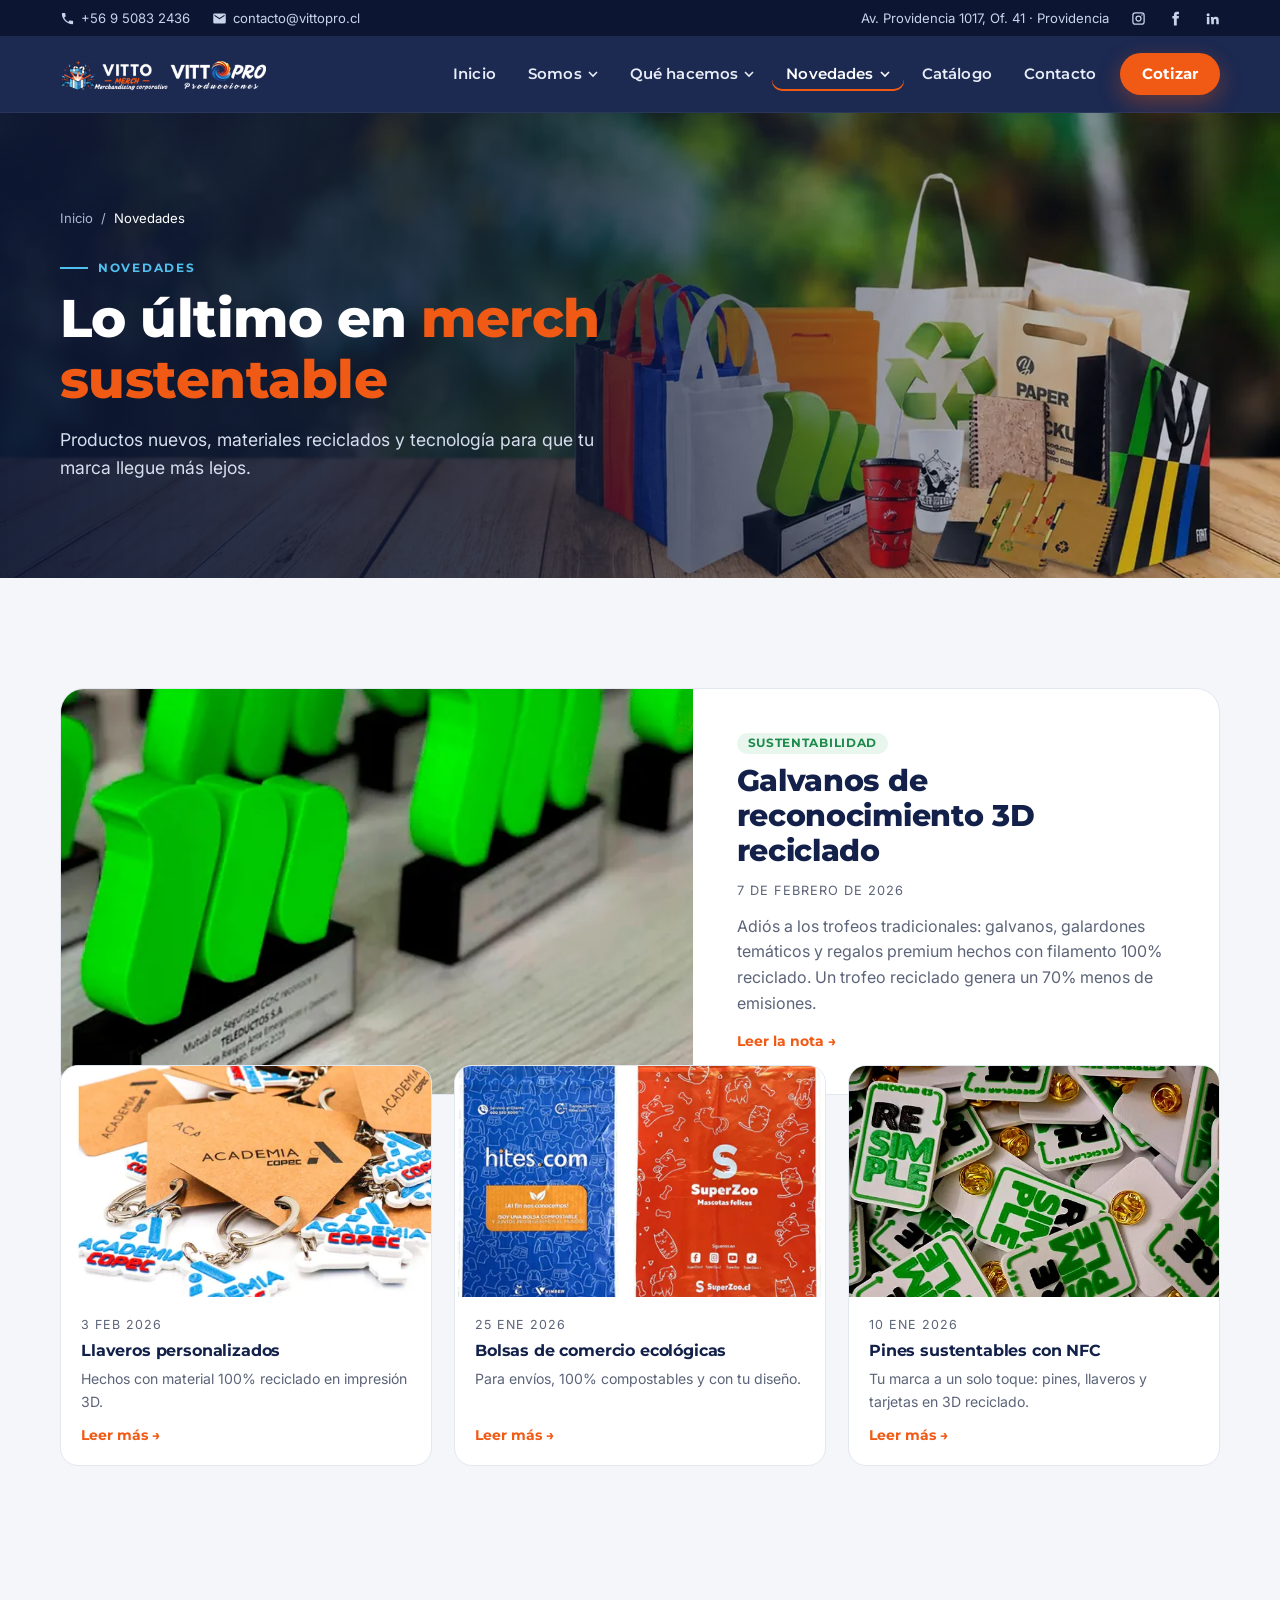
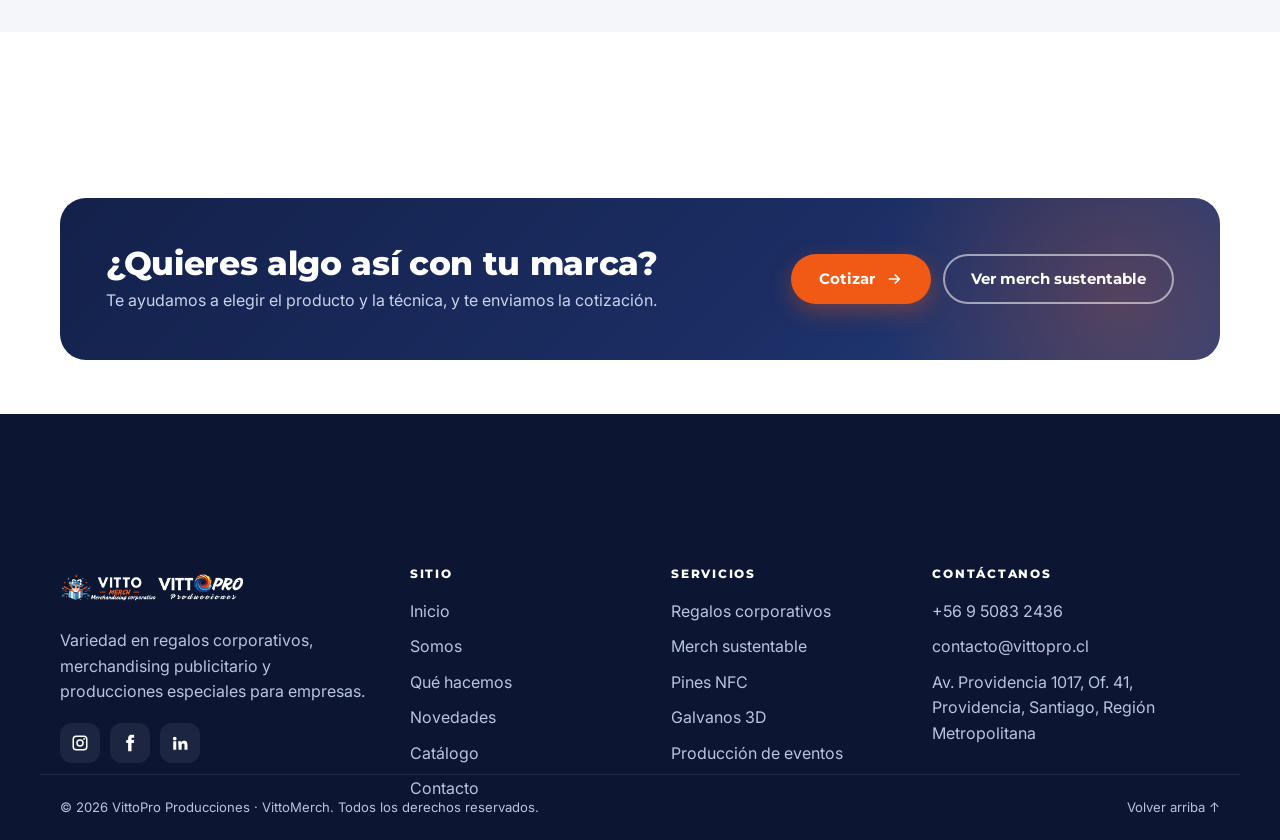
==== blog.html @ a3c64c52 "Páginas internas: Somos, Qué hacemos, Catálogo, Novedades con sus 4 notas y Contacto; estilos y códi" ====
<!doctype html>
<html lang="es-CL">
<head>
<meta charset="utf-8">
<meta name="viewport" content="width=device-width, initial-scale=1">
<title>Novedades | Merch sustentable y regalos corporativos | VittoPro</title>
<meta name="description" content="Lo último de VittoMerch: pines NFC sustentables, galvanos y llaveros impresos en 3D con material reciclado y bolsas de comercio compostables.">
<link rel="canonical" href="https://vittopro.cl/wp/blog/">
<meta name="robots" content="noindex,nofollow">
<meta name="theme-color" content="#13214a">

<meta property="og:type" content="website">
<meta property="og:locale" content="es_CL">
<meta property="og:site_name" content="VittoPro · VittoMerch">
<meta property="og:title" content="Novedades de VittoMerch: merch sustentable e impresión 3D reciclada">
<meta property="og:description" content="Lo último de VittoMerch: pines NFC sustentables, galvanos y llaveros impresos en 3D con material reciclado y bolsas de comercio compostables.">
<meta property="og:url" content="https://vittopro.cl/wp/blog/">
<meta property="og:image" content="https://vittopro.cl/wp/img/og-vittopro.jpg">
<meta property="og:image:width" content="1200">
<meta property="og:image:height" content="630">
<meta name="twitter:card" content="summary_large_image">

<link rel="icon" type="image/png" sizes="32x32" href="img/favicon-32.png">
<link rel="apple-touch-icon" href="img/apple-touch-icon.png">
<link rel="preconnect" href="https://fonts.googleapis.com">
<link rel="preconnect" href="https://fonts.gstatic.com" crossorigin>
<link href="https://fonts.googleapis.com/css2?family=Inter:wght@400;500;600&family=Montserrat:wght@600;700;800&display=swap" rel="stylesheet">
<link rel="stylesheet" href="css/vittopro.css?v=20261119">
<script type="application/ld+json">{"@context":"https://schema.org","@type":"BreadcrumbList","itemListElement":[{"@type":"ListItem","position":1,"name":"Inicio","item":"https://vittopro.cl/wp/"},{"@type":"ListItem","position":2,"name":"Novedades","item":"https://vittopro.cl/wp/blog/"}]}</script>
</head>
<body>
<a class="salto" href="#contenido">Saltar al contenido</a>

<header class="header" id="header">
  <div class="barra-sup">
    <div class="envoltura">
      <div class="datos">
        <a href="https://wa.me/56950832436"><svg viewBox="0 0 24 24" aria-hidden="true"><path d="M6.6 10.8a15.1 15.1 0 0 0 6.6 6.6l2.2-2.2c.3-.3.7-.4 1-.2 1.1.4 2.3.6 3.6.6.6 0 1 .4 1 1V20c0 .6-.4 1-1 1A17 17 0 0 1 3 4c0-.6.4-1 1-1h3.5c.6 0 1 .4 1 1 0 1.2.2 2.4.6 3.6.1.3 0 .7-.2 1z"/></svg>+56 9 5083 2436</a>
        <a href="mailto:contacto@vittopro.cl"><svg viewBox="0 0 24 24" aria-hidden="true"><path d="M20 4H4a2 2 0 0 0-2 2v12a2 2 0 0 0 2 2h16a2 2 0 0 0 2-2V6a2 2 0 0 0-2-2zm0 4-8 5-8-5V6l8 5 8-5z"/></svg>contacto@vittopro.cl</a>
      </div>
      <div class="redes">
        <span>Av. Providencia 1017, Of. 41 · Providencia</span>
        <a href="https://www.instagram.com/vittomerch/" aria-label="Instagram de VittoMerch"><svg viewBox="0 0 24 24" aria-hidden="true"><path fill-rule="evenodd" d="M7 2h10a5 5 0 0 1 5 5v10a5 5 0 0 1-5 5H7a5 5 0 0 1-5-5V7a5 5 0 0 1 5-5zM7 4a3 3 0 0 0-3 3v10a3 3 0 0 0 3 3h10a3 3 0 0 0 3-3V7a3 3 0 0 0-3-3zM12 7a5 5 0 1 1 0 10a5 5 0 0 1 0-10zM12 9a3 3 0 1 0 0 6a3 3 0 0 0 0-6zM17.5 5.3a1.2 1.2 0 1 1 0 2.4a1.2 1.2 0 0 1 0-2.4z"/></svg></a>
        <a href="https://www.facebook.com/vittomerch" aria-label="Facebook de VittoMerch"><svg viewBox="0 0 24 24" aria-hidden="true"><path d="M14 8V6c0-.9.6-1 1-1h2.5V1H14c-3.4 0-4.5 2.4-4.5 5v2H7v4h2.5v11h4.5V12h3l.5-4z"/></svg></a>
        <a href="https://www.linkedin.com/company/vittomerch/" aria-label="LinkedIn de VittoMerch"><svg viewBox="0 0 24 24" aria-hidden="true"><path d="M4.98 3.5a2.5 2.5 0 1 1 0 5 2.5 2.5 0 0 1 0-5zM3 9.5h4V21H3zM9.5 9.5h3.8v1.6h.1c.5-1 1.8-2 3.8-2 4 0 4.8 2.6 4.8 6V21h-4v-5.3c0-1.3 0-2.9-1.8-2.9s-2 1.4-2 2.8V21h-4z"/></svg></a>
      </div>
    </div>
  </div>
  <nav class="nav" aria-label="Principal">
    <div class="envoltura">
      <a class="marca" href="index.html" aria-label="VittoPro, ir al inicio">
        <img src="img/logo-vittopro-blanco.png" width="309" height="81" alt="VittoMerch y VittoPro Producciones">
      </a>
      <button class="hamburguesa" id="hamburguesa" aria-expanded="false" aria-controls="menu-panel" aria-label="Abrir menú"><span></span></button>
      <div class="menu-panel" id="menu-panel">
        <ul class="menu">
          <li><a href="index.html">Inicio</a></li>
          <li>
            <button type="button" aria-expanded="false" aria-controls="sub-somos">Somos <svg class="flecha" viewBox="0 0 10 6" aria-hidden="true"><path d="M1 1l4 4 4-4" fill="none" stroke="currentColor" stroke-width="1.6"/></svg></button>
            <div class="desplegable" id="sub-somos">
              <a href="empresa.html">Quiénes somos<small>10 años en merchandising y eventos</small></a>
              <a href="empresa.html#sostenibilidad">Sostenibilidad<small>Materiales reciclados y ecológicos</small></a>
              <a href="empresa.html#clientes">Clientes<small>Marcas que confían en nosotros</small></a>
            </div>
          </li>
          <li>
            <button type="button" aria-expanded="false" aria-controls="sub-servicios">Qué hacemos <svg class="flecha" viewBox="0 0 10 6" aria-hidden="true"><path d="M1 1l4 4 4-4" fill="none" stroke="currentColor" stroke-width="1.6"/></svg></button>
            <div class="desplegable mega" id="sub-servicios">
              <div>
                <h4>VittoMerch</h4>
                <a href="servicios.html#categorias">Regalos corporativos<small>12 líneas de productos</small></a>
                <a href="servicios.html#sustentable">Merch sustentable<small>Compostable y reciclado</small></a>
                <a href="pin-personalizados-premium.html">Pines y chapitas NFC<small>Tu marca a un toque</small></a>
                <a href="premios-de-reconocimiento.html">Galvanos y premios 3D<small>Impresión 3D reciclada</small></a>
                <a href="servicios.html#tecnicas">Técnicas de personalización<small>Bordado, láser, serigrafía y más</small></a>
              </div>
              <div>
                <h4>VittoPro Producciones</h4>
                <a href="servicios.html#producciones">Eventos corporativos<small>Producción integral</small></a>
                <a href="servicios.html#producciones">Activaciones de marca<small>BTL y experiencias</small></a>
                <a href="servicios.html#producciones">Lanzamientos y ferias<small>Stands, montaje y staff</small></a>
                <a href="servicios.html#galeria">Galería de eventos<small>Algunos de nuestros montajes</small></a>
              </div>
              <div class="mega-destacado">
                <div>
                  <strong>Catálogo VittoMerch 2026</strong>
                  <p>Más de 250 páginas de productos.</p>
                </div>
                <a class="boton boton-naranjo" href="catalogo.html">Ver catálogo</a>
                <img src="img/prod-03.webp" width="400" height="400" alt="" loading="lazy">
              </div>
            </div>
          </li>
          <li class="actual">
            <button type="button" aria-expanded="false" aria-controls="sub-novedades">Novedades <svg class="flecha" viewBox="0 0 10 6" aria-hidden="true"><path d="M1 1l4 4 4-4" fill="none" stroke="currentColor" stroke-width="1.6"/></svg></button>
            <div class="desplegable" id="sub-novedades">
              <a href="premios-de-reconocimiento.html">Galvanos 3D reciclados<small>Febrero 2026</small></a>
              <a href="llaveros-personalizados.html">Llaveros personalizados<small>Febrero 2026</small></a>
              <a href="bolsa-de-comercio-ecologicas.html">Bolsas de comercio ecológicas<small>Enero 2026</small></a>
              <a href="pin-personalizados-premium.html">Pines NFC sustentables<small>Enero 2026</small></a>
              <a href="blog.html"><strong>Ver todas las novedades →</strong></a>
            </div>
          </li>
          <li><a href="catalogo.html">Catálogo</a></li>
          <li><a href="contacto.html">Contacto</a></li>
        </ul>
        <a class="boton boton-naranjo cta" href="contacto.html#cotizar">Cotizar</a>
        <a class="boton boton-naranjo cta-movil" href="contacto.html#cotizar">Cotizar ahora</a>
      </div>
    </div>
  </nav>
</header>

<main id="contenido">
<section class="cabecera">
  <img src="img/hero-sustentable-1920.webp" srcset="img/hero-sustentable-1280.webp 1280w, img/hero-sustentable-1920.webp 1920w" sizes="100vw" width="1920" height="1165" alt="" fetchpriority="high">
  <div class="envoltura">
    <div class="cabecera-texto">
      <nav class="migas" aria-label="Estás en"><a href="index.html">Inicio</a><span aria-hidden="true">/</span><span aria-current="page">Novedades</span></nav>
      <span class="antetitulo">Novedades</span>
      <h1>Lo último en <em>merch sustentable</em></h1>
      <p>Productos nuevos, materiales reciclados y tecnología para que tu marca llegue más lejos.</p>
    </div>
  </div>
</section>

<section class="seccion fondo-2">
  <div class="envoltura">
    <a class="nota-grande aparece" href="premios-de-reconocimiento.html">
      <figure><img src="img/nov-galvanos.webp" width="811" height="375" alt="Galvanos de reconocimiento impresos en 3D con material reciclado" loading="lazy"></figure>
      <div>
        <span class="etiqueta-cat">Sustentabilidad</span>
        <h2>Galvanos de reconocimiento 3D reciclado</h2>
        <time datetime="2026-02-07">7 de febrero de 2026</time>
        <p style="margin-top:12px">Adiós a los trofeos tradicionales: galvanos, galardones temáticos y regalos premium hechos con filamento 100% reciclado. Un trofeo reciclado genera un 70% menos de emisiones.</p>
        <span class="mas">Leer la nota →</span>
      </div>
    </a>
    <div class="novedades n3">
      <a class="nota aparece" href="llaveros-personalizados.html">
        <figure><img src="img/nov-llaveros.webp" width="600" height="467" alt="Llaveros personalizados impresos en 3D" loading="lazy"></figure>
        <div><time datetime="2026-02-03">3 feb 2026</time><h3>Llaveros personalizados</h3><p>Hechos con material 100% reciclado en impresión 3D.</p><span class="mas">Leer más →</span></div>
      </a>
      <a class="nota aparece" data-retraso="1" href="bolsa-de-comercio-ecologicas.html">
        <figure><img src="img/nov-bolsas.webp" width="659" height="463" alt="Bolsas de comercio ecológicas" loading="lazy"></figure>
        <div><time datetime="2026-01-25">25 ene 2026</time><h3>Bolsas de comercio ecológicas</h3><p>Para envíos, 100% compostables y con tu diseño.</p><span class="mas">Leer más →</span></div>
      </a>
      <a class="nota aparece" data-retraso="2" href="pin-personalizados-premium.html">
        <figure><img src="img/nov-pines-nfc.webp" width="811" height="375" alt="Pines sustentables con tecnología NFC" loading="lazy"></figure>
        <div><time datetime="2026-01-10">10 ene 2026</time><h3>Pines sustentables con NFC</h3><p>Tu marca a un solo toque: pines, llaveros y tarjetas en 3D reciclado.</p><span class="mas">Leer más →</span></div>
      </a>
    </div>
  </div>
</section>

<section class="seccion" style="padding-bottom:0">
  <div class="envoltura">
    <div class="franja aparece">
      <div class="brillo" aria-hidden="true"></div>
      <div>
        <h2>¿Quieres algo así con tu marca?</h2>
        <p>Te ayudamos a elegir el producto y la técnica, y te enviamos la cotización.</p>
      </div>
      <div class="acciones">
        <a class="boton boton-naranjo" href="contacto.html#cotizar">Cotizar <svg viewBox="0 0 24 24" fill="none" stroke="currentColor" stroke-width="2.2" aria-hidden="true"><path d="M5 12h14M13 6l6 6-6 6"/></svg></a>
        <a class="boton boton-borde" href="servicios.html#sustentable">Ver merch sustentable</a>
      </div>
    </div>
  </div>
</section>
</main>

<footer class="footer">
  <div class="envoltura footer-grid aparece escalonado">
    <div>
      <img src="img/logo-vittopro-blanco.png" width="309" height="81" alt="VittoMerch y VittoPro Producciones" loading="lazy">
      <p>Variedad en regalos corporativos, merchandising publicitario y producciones especiales para empresas.</p>
      <div class="redes-pie">
        <a href="https://www.instagram.com/vittomerch/" aria-label="Instagram"><svg viewBox="0 0 24 24" aria-hidden="true"><path fill-rule="evenodd" d="M7 2h10a5 5 0 0 1 5 5v10a5 5 0 0 1-5 5H7a5 5 0 0 1-5-5V7a5 5 0 0 1 5-5zM7 4a3 3 0 0 0-3 3v10a3 3 0 0 0 3 3h10a3 3 0 0 0 3-3V7a3 3 0 0 0-3-3zM12 7a5 5 0 1 1 0 10a5 5 0 0 1 0-10zM12 9a3 3 0 1 0 0 6a3 3 0 0 0 0-6zM17.5 5.3a1.2 1.2 0 1 1 0 2.4a1.2 1.2 0 0 1 0-2.4z"/></svg></a>
        <a href="https://www.facebook.com/vittomerch" aria-label="Facebook"><svg viewBox="0 0 24 24" aria-hidden="true"><path d="M14 8V6c0-.9.6-1 1-1h2.5V1H14c-3.4 0-4.5 2.4-4.5 5v2H7v4h2.5v11h4.5V12h3l.5-4z"/></svg></a>
        <a href="https://www.linkedin.com/company/vittomerch/" aria-label="LinkedIn"><svg viewBox="0 0 24 24" aria-hidden="true"><path d="M4.98 3.5a2.5 2.5 0 1 1 0 5 2.5 2.5 0 0 1 0-5zM3 9.5h4V21H3zM9.5 9.5h3.8v1.6h.1c.5-1 1.8-2 3.8-2 4 0 4.8 2.6 4.8 6V21h-4v-5.3c0-1.3 0-2.9-1.8-2.9s-2 1.4-2 2.8V21h-4z"/></svg></a>
      </div>
    </div>
    <div>
      <h4>Sitio</h4>
      <ul>
        <li><a href="index.html">Inicio</a></li>
        <li><a href="empresa.html">Somos</a></li>
        <li><a href="servicios.html">Qué hacemos</a></li>
        <li><a href="blog.html">Novedades</a></li>
        <li><a href="catalogo.html">Catálogo</a></li>
        <li><a href="contacto.html">Contacto</a></li>
      </ul>
    </div>
    <div>
      <h4>Servicios</h4>
      <ul>
        <li><a href="servicios.html#categorias">Regalos corporativos</a></li>
        <li><a href="servicios.html#sustentable">Merch sustentable</a></li>
        <li><a href="pin-personalizados-premium.html">Pines NFC</a></li>
        <li><a href="premios-de-reconocimiento.html">Galvanos 3D</a></li>
        <li><a href="servicios.html#producciones">Producción de eventos</a></li>
      </ul>
    </div>
    <div>
      <h4>Contáctanos</h4>
      <ul>
        <li><a href="https://wa.me/56950832436">+56 9 5083 2436</a></li>
        <li><a href="mailto:contacto@vittopro.cl">contacto@vittopro.cl</a></li>
        <li>Av. Providencia 1017, Of. 41, Providencia, Santiago, Región Metropolitana</li>
      </ul>
    </div>
  </div>
  <div class="envoltura legal">
    <span>© <span id="anio">2026</span> VittoPro Producciones · VittoMerch. Todos los derechos reservados.</span>
    <a href="#contenido">Volver arriba ↑</a>
  </div>
</footer>

<a class="wsp" href="https://wa.me/56950832436?text=Hola%20VittoPro%2C%20quiero%20cotizar" aria-label="Escríbenos por WhatsApp"><svg viewBox="0 0 24 24" aria-hidden="true"><path d="M12 2a10 10 0 0 0-8.6 15.1L2 22l5-1.3A10 10 0 1 0 12 2zm5.6 14.1c-.2.7-1.4 1.3-2 1.4-.5 0-1.1.1-3.6-.9-3-1.2-4.9-4.3-5-4.5-.2-.2-1.2-1.6-1.2-3s.8-2.2 1-2.5c.3-.3.6-.4.8-.4h.6c.2 0 .4 0 .6.5l.9 2.1c.1.2.1.4 0 .6l-.4.6-.4.5c-.1.2-.3.3-.1.6.2.3.8 1.4 1.8 2.2 1.2 1.1 2.3 1.4 2.6 1.6.3.1.5.1.7-.1l1-1.2c.2-.3.4-.2.7-.1l2 1c.3.1.5.2.6.3.1.2.1.8-.1 1.4z"/></svg></a>

<script src="js/vittopro.js?v=20261119"></script>
</body>
</html>
---- css/vittopro.css ----
:root{
  --marino:#13214a; --marino-2:#1b2d63; --marino-3:#0c1633;
  --naranjo:#f05a14; --naranjo-2:#d94c0b;
  --azul:#2a74b8; --celeste:#50c0ee;
  --texto:#1d2333; --suave:#5b6478; --linea:#e3e7ef;
  --fondo:#ffffff; --fondo-2:#f4f6fa;
  --radio:18px; --sombra:0 10px 30px rgba(19,33,74,.10);
  --alto-header:76px; --ancho:1200px;
  --t-head:'Montserrat',system-ui,sans-serif; --t-body:'Inter',system-ui,sans-serif;
}
*,*::before,*::after{box-sizing:border-box}
html{scroll-behavior:smooth;scroll-padding-top:calc(var(--alto-header) + 12px)}
body{margin:0;font-family:var(--t-body);color:var(--texto);background:var(--fondo);line-height:1.6;-webkit-font-smoothing:antialiased;overflow-x:hidden}
img{max-width:100%;display:block;height:auto}
a{color:inherit}
h1,h2,h3{font-family:var(--t-head);line-height:1.15;margin:0 0 .5em;letter-spacing:-.01em}
h2{font-size:clamp(1.7rem,3.2vw,2.5rem);font-weight:800;color:var(--marino)}
h3{font-size:1.15rem;font-weight:700}
p{margin:0 0 1em}
.envoltura{width:100%;max-width:var(--ancho);margin:0 auto;padding:0 20px}
.salto{position:absolute;left:-999px;top:8px;background:#fff;padding:8px 14px;border-radius:8px;z-index:200}
.salto:focus{left:8px}
.antetitulo{display:inline-flex;align-items:center;gap:10px;font:700 .78rem/1 var(--t-head);letter-spacing:.14em;text-transform:uppercase;color:var(--naranjo);margin-bottom:14px}
.antetitulo::before{content:"";width:28px;height:2px;background:currentColor}
.seccion{padding:clamp(64px,9vw,110px) 0}
.cabeza-seccion{max-width:680px;margin-bottom:44px}
.cabeza-seccion p{color:var(--suave);font-size:1.05rem}
.centro{text-align:center;margin-left:auto;margin-right:auto}
.centro .antetitulo{justify-content:center}

/* Botones */
.boton{display:inline-flex;align-items:center;gap:10px;padding:14px 26px;border-radius:999px;font:700 .95rem/1 var(--t-head);text-decoration:none;border:2px solid transparent;cursor:pointer;transition:transform .2s,background .2s,box-shadow .2s,color .2s}
.boton svg{width:18px;height:18px;transition:transform .2s}
.boton:hover svg{transform:translateX(3px)}
.boton-naranjo{background:var(--naranjo);color:#fff;box-shadow:0 8px 22px rgba(240,90,20,.35)}
.boton-naranjo:hover{background:var(--naranjo-2);transform:translateY(-2px)}
.boton-borde{border-color:rgba(255,255,255,.55);color:#fff}
.boton-borde:hover{background:#fff;color:var(--marino)}
.boton-marino{background:var(--marino);color:#fff}
.boton-marino:hover{background:var(--marino-2);transform:translateY(-2px)}
:focus-visible{outline:3px solid var(--celeste);outline-offset:3px}

/* ===== Header fijo ===== */
.barra-sup{background:var(--marino-3);color:#c9d3ea;font-size:.82rem;transition:margin-top .3s}
.barra-sup .envoltura{display:flex;justify-content:space-between;align-items:center;height:36px;gap:20px}
.barra-sup a{text-decoration:none;display:inline-flex;align-items:center;gap:6px}
.barra-sup a:hover{color:#fff}
.barra-sup .datos,.barra-sup .redes{display:flex;gap:22px;align-items:center}
.barra-sup svg{width:15px;height:15px;fill:currentColor}
.header{position:fixed;inset:0 0 auto 0;z-index:100;transition:transform .3s}
.header.compacto .barra-sup{margin-top:-36px}
.nav{background:rgba(19,33,74,.96);backdrop-filter:saturate(140%) blur(10px);-webkit-backdrop-filter:saturate(140%) blur(10px);border-bottom:1px solid rgba(255,255,255,.08);transition:box-shadow .3s}
.header.compacto .nav{box-shadow:0 8px 24px rgba(0,0,0,.25)}
.nav .envoltura{display:flex;align-items:center;justify-content:space-between;height:var(--alto-header);transition:height .3s}
.header.compacto .nav .envoltura{height:64px}
.marca img{height:54px;width:auto;transition:height .3s}
.header.compacto .marca img{height:44px}
.menu{display:flex;align-items:center;gap:4px;list-style:none;margin:0;padding:0}
.menu>li{position:relative}
.menu>li>a,.menu>li>button{display:flex;align-items:center;gap:6px;padding:10px 14px;border-radius:10px;color:#e8edf8;font:600 .92rem/1 var(--t-head);text-decoration:none;background:none;border:0;cursor:pointer;letter-spacing:.01em}
.menu>li>a:hover,.menu>li>button:hover,.menu>li.abierto>button{color:#fff;background:rgba(255,255,255,.08)}
.menu>li>a[aria-current]{color:#fff;box-shadow:inset 0 -2px 0 var(--naranjo)}
.flecha{width:10px;height:10px;transition:transform .25s}
.menu>li.abierto .flecha{transform:rotate(180deg)}
.desplegable{position:absolute;top:calc(100% + 10px);left:50%;translate:-50% 0;min-width:260px;background:#fff;border-radius:16px;box-shadow:0 24px 50px rgba(12,22,51,.28);padding:10px;opacity:0;visibility:hidden;transform:translateY(8px);transition:opacity .22s,transform .22s,visibility .22s}
.desplegable::before{content:"";position:absolute;top:-10px;left:0;right:0;height:10px}
.menu>li.abierto>.desplegable{opacity:1;visibility:visible;transform:none}
.desplegable a{display:block;padding:10px 14px;border-radius:10px;text-decoration:none;color:var(--texto);font-size:.93rem}
.desplegable a small{display:block;color:var(--suave);font-size:.8rem;margin-top:2px}
.desplegable a:hover{background:var(--fondo-2);color:var(--marino)}
.mega{width:min(860px,92vw);display:grid;grid-template-columns:1fr 1fr 1.05fr;gap:8px;padding:18px}
.mega h4{font:800 .74rem/1 var(--t-head);letter-spacing:.14em;text-transform:uppercase;color:var(--naranjo);margin:6px 14px 10px}
.mega-destacado{background:linear-gradient(160deg,var(--marino),var(--marino-2));border-radius:14px;color:#fff;padding:20px;display:flex;flex-direction:column;justify-content:space-between;overflow:hidden;position:relative}
.mega-destacado img{position:absolute;right:-30px;bottom:-30px;width:190px;opacity:.9;border-radius:14px;transform:rotate(-8deg)}
.mega-destacado strong{font:800 1.15rem/1.2 var(--t-head);display:block;margin-bottom:6px;max-width:170px}
.mega-destacado p{font-size:.85rem;color:#c9d3ea;max-width:170px}
.mega-destacado .boton{padding:10px 16px;font-size:.82rem;align-self:flex-start;position:relative}
.nav .cta{margin-left:10px;padding:11px 20px}
.hamburguesa{display:none;width:46px;height:46px;border-radius:12px;border:0;background:rgba(255,255,255,.08);cursor:pointer;position:relative}
.hamburguesa span,.hamburguesa span::before,.hamburguesa span::after{position:absolute;left:12px;width:22px;height:2px;background:#fff;border-radius:2px;transition:transform .3s,opacity .3s,top .3s}
.hamburguesa span{top:22px}
.hamburguesa span::before{content:"";left:0;top:-7px}
.hamburguesa span::after{content:"";left:0;top:7px}
.menu-abierto .hamburguesa span{background:transparent}
.menu-abierto .hamburguesa span::before{top:0;transform:rotate(45deg)}
.menu-abierto .hamburguesa span::after{top:0;transform:rotate(-45deg)}

/* ===== Hero ===== */
.hero{position:relative;margin-top:calc(var(--alto-header) + 36px);background:var(--marino-3);color:#fff;overflow:hidden}
.diapos{display:grid;grid-template-columns:minmax(0,1fr)}
.diapo{grid-area:1/1;min-width:0;position:relative;min-height:min(86vh,760px);display:flex;align-items:center;opacity:0;visibility:hidden;transition:opacity .9s ease,visibility .9s}
.diapo.activa{opacity:1;visibility:visible;z-index:1}
.diapo picture,.diapo picture img{position:absolute;inset:0;width:100%;height:100%}
.diapo picture img{object-fit:cover;object-position:right center;transform:scale(1.06)}
.diapo.activa picture img{animation:acercar 9s ease-out forwards}
@keyframes acercar{from{transform:scale(1.06)}to{transform:scale(1)}}
.diapo::after{content:"";position:absolute;inset:0;background:linear-gradient(90deg,rgba(12,22,51,.92) 0%,rgba(12,22,51,.78) 30%,rgba(12,22,51,.15) 58%,rgba(12,22,51,0) 75%)}
.diapo .envoltura{position:relative;z-index:2}
.diapo-texto{max-width:560px;padding:60px 0 90px}
.diapo-texto>*{opacity:0;transform:translateY(22px)}
.diapo.activa .diapo-texto>*{animation:subir .8s cubic-bezier(.2,.7,.2,1) forwards}
.diapo.activa .diapo-texto>:nth-child(2){animation-delay:.12s}
.diapo.activa .diapo-texto>:nth-child(3){animation-delay:.24s}
.diapo.activa .diapo-texto>:nth-child(4){animation-delay:.36s}
@keyframes subir{to{opacity:1;transform:none}}
.diapo .antetitulo{color:var(--celeste)}
.titulo-hero{font-size:clamp(2.1rem,4.6vw,3.7rem);font-weight:800;margin-bottom:18px;color:#fff}
.titulo-hero em{font-style:normal;color:var(--naranjo)}
.diapo-texto p{font-size:1.12rem;color:#d6deef;max-width:480px}
.acciones{display:flex;flex-wrap:wrap;gap:12px;margin-top:26px}
.controles{position:absolute;z-index:3;left:0;right:0;bottom:28px}
.controles .envoltura{display:flex;align-items:center;gap:14px}
.puntos{display:flex;gap:8px}
.puntos button{width:34px;height:4px;border-radius:4px;border:0;background:rgba(255,255,255,.35);cursor:pointer;padding:0;position:relative;overflow:hidden}
.puntos button[aria-current="true"]{background:rgba(255,255,255,.35)}
.puntos button[aria-current="true"]::after{content:"";position:absolute;inset:0;background:var(--naranjo);transform-origin:left;animation:avance var(--duracion,6.5s) linear forwards}
.hero.pausado .puntos button[aria-current="true"]::after{animation-play-state:paused}
@keyframes avance{from{transform:scaleX(0)}to{transform:scaleX(1)}}
.flechas{margin-left:auto;display:flex;gap:8px}
.flechas button{width:46px;height:46px;border-radius:50%;border:1px solid rgba(255,255,255,.35);background:rgba(12,22,51,.35);color:#fff;cursor:pointer;display:grid;place-items:center;transition:background .2s}
.flechas button:hover{background:var(--naranjo);border-color:var(--naranjo)}
.flechas svg{width:18px;height:18px}

/* ===== Clientes (cinta infinita) ===== */
.clientes{padding:38px 0;border-bottom:1px solid var(--linea)}
.clientes p{text-align:center;font:700 .78rem/1 var(--t-head);letter-spacing:.14em;text-transform:uppercase;color:var(--suave);margin-bottom:24px}
.cinta{overflow:hidden;-webkit-mask-image:linear-gradient(90deg,transparent,#000 10%,#000 90%,transparent);mask-image:linear-gradient(90deg,transparent,#000 10%,#000 90%,transparent)}
.cinta ul{display:flex;gap:64px;align-items:center;list-style:none;margin:0;padding:0;width:max-content;animation:cinta 38s linear infinite}
.cinta:hover ul{animation-play-state:paused}
.cinta li img{height:46px;width:auto;filter:grayscale(1);opacity:.6;transition:filter .3s,opacity .3s}
.cinta li img:hover{filter:none;opacity:1}
@keyframes cinta{to{transform:translateX(-50%)}}

/* ===== Dos marcas ===== */
.marcas{display:grid;grid-template-columns:1fr 1fr;gap:26px}
.tarjeta-marca{position:relative;border-radius:24px;overflow:hidden;min-height:480px;display:flex;align-items:flex-end;color:#fff;text-decoration:none;isolation:isolate}
.tarjeta-marca img{position:absolute;inset:0;width:100%;height:100%;object-fit:cover;z-index:-2;transition:transform .8s cubic-bezier(.2,.7,.2,1)}
.tarjeta-marca::before{content:"";position:absolute;inset:0;z-index:-1;background:linear-gradient(180deg,rgba(12,22,51,0) 30%,rgba(12,22,51,.94) 88%)}
.tarjeta-marca:hover img{transform:scale(1.06)}
.tarjeta-marca div{padding:34px}
.tarjeta-marca .etiqueta{display:inline-block;background:var(--naranjo);padding:6px 12px;border-radius:999px;font:700 .72rem/1 var(--t-head);letter-spacing:.1em;text-transform:uppercase;margin-bottom:14px}
.tarjeta-marca h3{font-size:1.7rem;font-weight:800;margin-bottom:8px}
.tarjeta-marca p{color:#d6deef;max-width:440px}
.tarjeta-marca .mas{display:inline-flex;align-items:center;gap:8px;font:700 .9rem var(--t-head);color:#fff}
.tarjeta-marca .mas svg{width:18px;transition:transform .2s}
.tarjeta-marca:hover .mas svg{transform:translateX(4px)}

/* ===== Productos ===== */
.fondo-2{background:var(--fondo-2)}
.filtros{display:flex;flex-wrap:wrap;gap:8px;margin-bottom:30px}
.filtros button{border:1px solid var(--linea);background:#fff;border-radius:999px;padding:9px 18px;font:600 .88rem var(--t-head);color:var(--suave);cursor:pointer;transition:all .2s}
.filtros button:hover{border-color:var(--marino);color:var(--marino)}
.filtros button[aria-pressed="true"]{background:var(--marino);border-color:var(--marino);color:#fff}
.productos{display:grid;grid-template-columns:repeat(3,1fr);gap:20px;list-style:none;margin:0;padding:0}
.producto{background:#fff;border-radius:var(--radio);overflow:hidden;box-shadow:0 1px 0 var(--linea);transition:transform .3s,box-shadow .3s,opacity .3s}
.producto:hover{transform:translateY(-6px);box-shadow:var(--sombra)}
.producto.oculto{display:none}
.producto figure{margin:0;aspect-ratio:1;overflow:hidden;background:#fff}
.producto img{width:100%;height:100%;object-fit:contain;transition:transform .6s}
.producto:hover img{transform:scale(1.07)}
.producto div{padding:16px 18px 20px;border-top:1px solid var(--linea)}
.producto h3{font-size:1rem;margin:0 0 4px;color:var(--marino)}
.producto span{font-size:.82rem;color:var(--suave)}
.chip-eco{display:inline-flex;gap:4px;align-items:center;color:#1f8a4c!important;font-weight:600}
.pie-productos{display:flex;flex-wrap:wrap;gap:14px;align-items:center;justify-content:space-between;margin-top:40px;padding:26px 30px;border-radius:var(--radio);background:#fff;border:1px dashed #c8d0df}
.pie-productos p{margin:0;color:var(--suave);max-width:640px}

/* ===== Cómo trabajamos ===== */
.pasos{display:grid;grid-template-columns:repeat(3,1fr);gap:24px;counter-reset:paso}
.paso{position:relative;padding:34px 28px;border-radius:var(--radio);border:1px solid var(--linea);background:#fff;transition:border-color .3s,box-shadow .3s}
.paso:hover{border-color:transparent;box-shadow:var(--sombra)}
.paso::before{counter-increment:paso;content:"0" counter(paso);font:800 3.2rem/1 var(--t-head);color:transparent;-webkit-text-stroke:1.5px #cdd5e4;position:absolute;right:24px;top:22px}
.icono{width:56px;height:56px;border-radius:16px;display:grid;place-items:center;background:linear-gradient(135deg,var(--naranjo),#ff8a3d);color:#fff;margin-bottom:20px}
.icono svg{width:26px;height:26px}
.paso p{color:var(--suave);margin:0}
.cifras{display:grid;grid-template-columns:repeat(3,1fr);gap:24px;margin-top:56px;padding:34px;border-radius:24px;background:var(--marino);color:#fff;text-align:center}
.cifra strong{display:block;font:800 clamp(2.2rem,4vw,3rem)/1 var(--t-head);color:var(--naranjo)}
.cifra>span{font-size:.92rem;color:#c9d3ea}

/* ===== Producciones ===== */
.oscuro{background:var(--marino-3);color:#fff;position:relative;overflow:hidden}
.oscuro h2{color:#fff}
.oscuro .cabeza-seccion p{color:#b9c4dd}
.producciones{display:grid;grid-template-columns:1fr 1.25fr;gap:56px;align-items:center}
.lista-check{list-style:none;padding:0;margin:24px 0 30px;display:grid;gap:12px}
.lista-check li{display:flex;gap:12px;align-items:flex-start;color:#d6deef}
.lista-check svg{flex:none;width:22px;height:22px;color:var(--naranjo);margin-top:2px}
.mosaico{display:grid;grid-template-columns:repeat(3,1fr);grid-auto-rows:150px;gap:12px}
.mosaico figure{margin:0;border-radius:16px;overflow:hidden;position:relative}
.mosaico img{width:100%;height:100%;object-fit:cover;transition:transform .7s}
.mosaico figure:hover img{transform:scale(1.08)}
.mosaico figcaption{position:absolute;left:10px;bottom:10px;background:rgba(12,22,51,.75);backdrop-filter:blur(6px);padding:5px 10px;border-radius:999px;font-size:.75rem;font-weight:600}
.m1{grid-column:span 2;grid-row:span 2}
.brillo{position:absolute;width:520px;height:520px;border-radius:50%;background:radial-gradient(circle,rgba(240,90,20,.25),transparent 65%);top:-160px;right:-160px;pointer-events:none}

/* ===== Somos ===== */
.somos{display:grid;grid-template-columns:1fr 1fr;gap:64px;align-items:center}
.somos-fotos{position:relative;padding:0 40px 40px 0}
.somos-fotos img{border-radius:22px}
.somos-fotos .f2{position:absolute;right:0;bottom:0;width:52%;border:6px solid #fff;box-shadow:var(--sombra)}
.sello{position:absolute;left:-14px;top:24px;background:var(--naranjo);color:#fff;border-radius:18px;padding:16px 18px;font:800 1.9rem/1 var(--t-head);box-shadow:0 14px 30px rgba(240,90,20,.4)}
.sello small{display:block;font:600 .72rem/1.2 var(--t-body);margin-top:4px}
.somos p{color:var(--suave)}
.valores{display:grid;grid-template-columns:1fr 1fr;gap:14px;margin:24px 0 30px}
.valores div{padding:16px;border-radius:14px;background:var(--fondo-2)}
.valores strong{display:block;font:700 .95rem var(--t-head);color:var(--marino);margin-bottom:2px}
.valores span{font-size:.86rem;color:var(--suave)}

/* ===== Novedades ===== */
.novedades{display:grid;grid-template-columns:repeat(4,1fr);gap:22px}
.nota{display:flex;flex-direction:column;border-radius:var(--radio);overflow:hidden;background:#fff;border:1px solid var(--linea);text-decoration:none;transition:transform .3s,box-shadow .3s}
.nota:hover{transform:translateY(-6px);box-shadow:var(--sombra)}
.nota figure{margin:0;aspect-ratio:16/10;overflow:hidden}
.nota img{width:100%;height:100%;object-fit:cover;transition:transform .6s}
.nota:hover img{transform:scale(1.06)}
.nota div{padding:18px 20px 22px;display:flex;flex-direction:column;flex:1}
.nota time{font-size:.78rem;color:var(--suave);text-transform:uppercase;letter-spacing:.08em}
.nota h3{font-size:1.02rem;margin:6px 0 8px;color:var(--marino)}
.nota p{font-size:.88rem;color:var(--suave);margin-bottom:14px}
.nota .mas{margin-top:auto;font:700 .85rem var(--t-head);color:var(--naranjo)}

/* ===== Cotizar ===== */
.cotizar{background:linear-gradient(135deg,var(--marino) 0%,var(--marino-2) 60%,#24407f 100%);color:#fff;border-radius:28px;padding:clamp(30px,5vw,60px);display:grid;grid-template-columns:1fr 1.1fr;gap:48px;position:relative;overflow:hidden}
.cotizar h2{color:#fff}
.cotizar>div>p{color:#c9d3ea}
.contacto-directo{display:grid;gap:12px;margin-top:26px}
.contacto-directo a{display:flex;gap:14px;align-items:center;text-decoration:none;padding:14px 16px;border-radius:14px;background:rgba(255,255,255,.06);border:1px solid rgba(255,255,255,.1);transition:background .2s}
.contacto-directo a:hover{background:rgba(255,255,255,.12)}
.contacto-directo svg{width:22px;height:22px;flex:none;fill:var(--naranjo)}
.contacto-directo small{display:block;color:#aab6d3;font-size:.78rem}
.formulario{background:#fff;color:var(--texto);border-radius:20px;padding:28px;display:grid;gap:14px;grid-template-columns:1fr 1fr;align-content:start}
.formulario .ancho{grid-column:1/-1}
.formulario label{display:grid;gap:6px;font:600 .82rem var(--t-head);color:var(--marino)}
.formulario input,.formulario select,.formulario textarea{font:inherit;font-family:var(--t-body);font-weight:400;font-size:.95rem;padding:12px 14px;border:1px solid #d5dbe7;border-radius:12px;background:#fbfcfe;color:var(--texto);transition:border-color .2s,box-shadow .2s;width:100%}
.formulario input:focus,.formulario select:focus,.formulario textarea:focus{outline:none;border-color:var(--azul);box-shadow:0 0 0 4px rgba(42,116,184,.15)}
.formulario textarea{min-height:96px;resize:vertical}
.formulario .boton{justify-content:center;white-space:nowrap}
.formulario .nota-form{font-size:.78rem;color:var(--suave);margin:0}

/* ===== Footer ===== */
.footer{background:var(--marino-3);color:#b9c4dd;padding:70px 0 0;margin-top:clamp(64px,9vw,110px)}
.footer-grid{display:grid;grid-template-columns:1.4fr 1fr 1fr 1.3fr;gap:40px}
.footer img{height:48px;width:auto;margin-bottom:18px}
.footer h4{font:800 .78rem/1 var(--t-head);letter-spacing:.14em;text-transform:uppercase;color:#fff;margin:6px 0 18px}
.footer ul{list-style:none;padding:0;margin:0;display:grid;gap:10px}
.footer a{text-decoration:none}
.footer a:hover{color:#fff}
.redes-pie{display:flex;gap:10px;margin-top:18px}
.redes-pie a{width:40px;height:40px;border-radius:12px;display:grid;place-items:center;background:rgba(255,255,255,.07);transition:background .2s}
.redes-pie a:hover{background:var(--naranjo)}
.redes-pie svg{width:18px;height:18px;fill:#fff}
.legal{border-top:1px solid rgba(255,255,255,.08);margin-top:50px;padding-top:22px;padding-bottom:22px;font-size:.82rem;display:flex;justify-content:space-between;gap:16px;flex-wrap:wrap}

/* WhatsApp flotante */
.wsp{position:fixed;right:20px;bottom:20px;z-index:90;width:60px;height:60px;border-radius:50%;background:#25d366;display:grid;place-items:center;box-shadow:0 10px 26px rgba(37,211,102,.45);transition:transform .3s,opacity .3s;opacity:0;transform:scale(.6);pointer-events:none}
.wsp.visible{opacity:1;transform:none;pointer-events:auto}
.wsp.visible:hover{transform:scale(1.08)}
.wsp svg{width:32px;height:32px;fill:#fff}
.wsp::before{content:"";position:absolute;inset:0;border-radius:50%;border:2px solid #25d366;animation:latido 2.4s ease-out infinite}
@keyframes latido{from{transform:scale(1);opacity:.8}to{transform:scale(1.6);opacity:0}}

/* Aparición al hacer scroll */
/* Aparición al hacer scroll, hacia abajo y hacia arriba. Usa translate/scale (no transform) para no pisar el hover. */
.aparece{--d:0s;opacity:0;translate:0 56px;transition:opacity .9s cubic-bezier(.2,.7,.2,1) var(--d),translate 1.1s cubic-bezier(.2,.7,.2,1) var(--d),scale 1.1s cubic-bezier(.2,.7,.2,1) var(--d),transform .3s,box-shadow .3s}
main{overflow-x:clip}
.aparece.arriba{translate:0 -56px}
.aparece[data-anim="izq"]{translate:-80px 0}
.aparece[data-anim="der"]{translate:80px 0}
.aparece[data-anim="zoom"]{translate:none;scale:.88}
.aparece[data-retraso="1"]{--d:.15s}.aparece[data-retraso="2"]{--d:.3s}.aparece[data-retraso="3"]{--d:.45s}
.aparece.visible{opacity:1;translate:none;scale:none}
.aparece:not(.visible){--d:0s;transition-duration:.45s,.45s,.45s,.3s,.3s}
.escalonado>*{opacity:0;translate:0 22px;transition:opacity .7s cubic-bezier(.2,.7,.2,1),translate .8s cubic-bezier(.2,.7,.2,1);transition-delay:calc(var(--d,0s) + .25s + var(--i,0) * .1s)}
.aparece.visible .escalonado>*,.escalonado.aparece.visible>*{opacity:1;translate:none}
.aparece:not(.visible) .escalonado>*{transition-delay:0s;transition-duration:.3s}

/* ===== Responsivo ===== */
@media (max-width:1080px){
  .menu>li>a,.menu>li>button{padding:10px 10px;font-size:.88rem}
  .novedades{grid-template-columns:repeat(2,1fr)}
  .footer-grid{grid-template-columns:1fr 1fr}
}
@media (max-width:960px){
  :root{--alto-header:68px}
  .barra-sup{display:none}
  .hero{margin-top:var(--alto-header)}
  .header.compacto .nav .envoltura{height:60px}
  .hamburguesa{display:block}
  .nav .cta{display:none}
  .marca img{height:44px}
  .nav{backdrop-filter:none;-webkit-backdrop-filter:none;background:var(--marino)}
  .productos{grid-template-columns:repeat(2,1fr)}
  .menu-panel{position:fixed;inset:var(--alto-header) 0 0 0;background:var(--marino);overflow-y:auto;padding:12px 20px 40px;transform:translateX(100%);transition:transform .35s cubic-bezier(.2,.7,.2,1);visibility:hidden}
  .header.compacto .menu-panel{top:60px}
  .menu-abierto .menu-panel{transform:none;visibility:visible}
  .menu{flex-direction:column;align-items:stretch;gap:0}
  .menu>li{border-bottom:1px solid rgba(255,255,255,.08)}
  .menu>li>a,.menu>li>button{width:100%;justify-content:space-between;padding:18px 4px;font-size:1.05rem;border-radius:0}
  .menu>li>a:hover,.menu>li>button:hover,.menu>li.abierto>button{background:none}
  .menu>li>a[aria-current]{box-shadow:none;color:var(--naranjo)}
  .desplegable,.mega{position:static;translate:none;transform:none;width:auto;min-width:0;box-shadow:none;background:rgba(255,255,255,.05);border-radius:14px;padding:6px;display:none;opacity:1;visibility:visible;margin-bottom:14px}
  .menu>li.abierto>.desplegable{display:block}
  .desplegable a{color:#e8edf8}
  .desplegable a small{color:#9fb0d3}
  .desplegable a:hover{background:rgba(255,255,255,.08);color:#fff}
  .mega h4{margin:14px 14px 6px}
  .mega-destacado{margin:10px 6px 6px;min-height:150px}
  .menu-panel .boton{width:100%;justify-content:center;margin-top:24px}
  .marcas,.producciones,.somos,.cotizar{grid-template-columns:1fr}
  .tarjeta-marca{min-height:420px}
  .pasos{grid-template-columns:1fr}
  .somos-fotos{max-width:520px}
}
@media (min-width:961px){ .menu-panel{display:flex;align-items:center} .cta-movil{display:none} }
@media (max-width:760px){
  .diapo{min-height:0;flex-direction:column;align-items:stretch;background:var(--marino-3)}
  .diapo picture{position:relative;display:block;aspect-ratio:820/975;max-height:62svh;width:100%}
  .diapo picture img{object-position:center}
  .diapo::after{background:linear-gradient(180deg,rgba(12,22,51,0) 40%,rgba(12,22,51,.55) 54%,rgba(12,22,51,0) 62%);display:none}
  .diapo picture::after{content:"";position:absolute;inset:auto 0 0 0;height:45%;background:linear-gradient(180deg,transparent,var(--marino-3))}
  .diapo-texto{padding:0 0 92px;margin-top:-56px;position:relative}
  .titulo-hero{font-size:clamp(1.85rem,8vw,2.4rem)}
  .diapo-texto p{font-size:1rem}
  .acciones .boton{flex:1;justify-content:center;padding:14px 18px}
  .flechas{display:none}
  .cifras{grid-template-columns:1fr;gap:22px}
  .mosaico{grid-auto-rows:96px;gap:8px}
  .mosaico figcaption{font-size:.68rem;left:6px;bottom:6px}
  .productos{gap:12px}
  .producto div{padding:12px 12px 14px}
  .producto h3{font-size:.9rem}
  .producto span{font-size:.76rem}
  .wsp{width:54px;height:54px;right:14px;bottom:14px}
  .acciones .boton{white-space:nowrap;font-size:.88rem}
  .valores{grid-template-columns:1fr}
  .formulario{grid-template-columns:1fr;padding:22px}
  .novedades{grid-template-columns:1fr}
  .footer-grid{grid-template-columns:1fr}
  .cinta li img{height:38px}
  .cinta ul{gap:44px}
  .tarjeta-marca div{padding:24px}
}
/* =====================================================================
   Páginas internas (Somos, Qué hacemos, Catálogo, Novedades, notas, Contacto)
   ===================================================================== */
.menu>li.actual>button{color:#fff;box-shadow:inset 0 -2px 0 var(--naranjo)}

/* Cabecera de página: foto de fondo, migas y título */
.cabecera{position:relative;margin-top:calc(var(--alto-header) + 36px);background:var(--marino-3);color:#fff;overflow:hidden;isolation:isolate}
.cabecera>img{position:absolute;inset:0;width:100%;height:100%;object-fit:cover;z-index:-2;animation:acercar 9s ease-out forwards}
.cabecera::before{content:"";position:absolute;inset:0;z-index:-1;background:linear-gradient(90deg,rgba(12,22,51,.94) 0%,rgba(12,22,51,.82) 40%,rgba(12,22,51,.35) 75%,rgba(12,22,51,.2) 100%)}
.cabecera .envoltura{padding-top:clamp(56px,8vw,96px);padding-bottom:clamp(56px,8vw,96px)}
.cabecera-texto{max-width:640px}
.cabecera-texto>*{opacity:0;transform:translateY(22px);animation:subir .8s cubic-bezier(.2,.7,.2,1) forwards}
.cabecera-texto>:nth-child(2){animation-delay:.1s}.cabecera-texto>:nth-child(3){animation-delay:.2s}.cabecera-texto>:nth-child(4){animation-delay:.3s}.cabecera-texto>:nth-child(5){animation-delay:.4s}
.cabecera h1{font-size:clamp(2rem,4.4vw,3.3rem);font-weight:800;color:#fff;margin-bottom:16px}
.cabecera h1 em{font-style:normal;color:var(--naranjo)}
.cabecera p{font-size:1.1rem;color:#d6deef;max-width:560px;margin:0}
.cabecera .antetitulo{color:var(--celeste)}
.cabecera .acciones{margin-top:26px}
.migas{display:flex;flex-wrap:wrap;gap:8px;align-items:center;font-size:.82rem;color:#aab6d3;margin-bottom:22px}
.migas a{text-decoration:none}.migas a:hover{color:#fff}
.migas [aria-current]{color:#fff}

/* Bloques de contenido */
.dos-col{display:grid;grid-template-columns:1fr 1fr;gap:clamp(32px,6vw,72px);align-items:center}
.texto-largo p{color:var(--suave);font-size:1.04rem}
.texto-largo p strong{color:var(--texto)}
.foto-redonda{border-radius:24px;box-shadow:var(--sombra);width:100%}
.grilla{display:grid;gap:22px}
.g2{grid-template-columns:repeat(2,1fr)}.g3{grid-template-columns:repeat(3,1fr)}.g4{grid-template-columns:repeat(4,1fr)}
.tarjeta{padding:30px 26px;border-radius:var(--radio);background:#fff;border:1px solid var(--linea);transition:border-color .3s,box-shadow .3s,transform .3s}
.tarjeta:hover{border-color:transparent;box-shadow:var(--sombra);transform:translateY(-4px)}
.fondo-2 .tarjeta{border-color:transparent}
.tarjeta h3{color:var(--marino);margin-bottom:8px}
.tarjeta p{color:var(--suave);margin:0;font-size:.95rem}
.oscuro .tarjeta{background:rgba(255,255,255,.05);border-color:rgba(255,255,255,.1)}
.oscuro .tarjeta h3{color:#fff}.oscuro .tarjeta p{color:#b9c4dd}
.icono.verde{background:linear-gradient(135deg,#1f8a4c,#3cbf6e)}
.icono.azul{background:linear-gradient(135deg,var(--azul),var(--celeste))}

/* Cita / misión */
.cita{position:relative;padding:clamp(28px,4vw,44px);border-radius:24px;background:linear-gradient(135deg,var(--marino),var(--marino-2));color:#fff;overflow:hidden}
.cita p{font:700 clamp(1.2rem,2.2vw,1.6rem)/1.35 var(--t-head);margin:0;position:relative}
.cita small{display:block;margin-top:14px;color:#aab6d3;font:600 .85rem var(--t-body);position:relative}
.cita::before{content:"\201C";position:absolute;right:20px;top:-30px;font:800 12rem/1 var(--t-head);color:rgba(255,255,255,.07)}

/* Materiales sustentables */
.materiales{display:grid;grid-template-columns:repeat(4,1fr);gap:16px;list-style:none;margin:0;padding:0}
.materiales li{background:#fff;border-radius:16px;overflow:hidden;border:1px solid var(--linea)}
.materiales img{width:100%;aspect-ratio:16/9;object-fit:cover}
.materiales div{padding:14px 16px 16px}
.materiales strong{display:block;font:700 .92rem var(--t-head);color:var(--marino)}
.materiales span{font-size:.84rem;color:var(--suave)}

/* Cifras */
.cifras-4{display:grid;grid-template-columns:repeat(4,1fr);gap:18px}
.cifra-c{padding:26px 22px;border-radius:var(--radio);background:#fff;border:1px solid var(--linea)}
.cifra-c strong{display:block;font:800 clamp(2.2rem,3.6vw,2.9rem)/1 var(--t-head);color:var(--naranjo);margin-bottom:10px}
.cifra-c span{color:var(--suave);font-size:.93rem}
.cifra-c .barra{height:6px;border-radius:6px;background:var(--fondo-2);margin-top:16px;overflow:hidden}
.cifra-c .barra i{display:block;height:100%;border-radius:6px;background:linear-gradient(90deg,var(--naranjo),#ff8a3d);width:0;transition:width 1.4s cubic-bezier(.2,.7,.2,1) .3s}
.cifra-c.aparece.visible .barra i{width:var(--v)}
.nota-fuente{font-size:.8rem;color:var(--suave);margin-top:16px}

/* Franja de llamado a la acción */
.franja{display:flex;flex-wrap:wrap;gap:22px;align-items:center;justify-content:space-between;padding:clamp(28px,4vw,46px);border-radius:26px;background:linear-gradient(135deg,var(--marino) 0%,var(--marino-2) 60%,#24407f 100%);color:#fff;position:relative;overflow:hidden}
.franja h2{color:#fff;margin:0 0 6px;font-size:clamp(1.5rem,2.6vw,2.1rem)}
.franja p{color:#c9d3ea;margin:0;max-width:600px}
.franja .acciones{margin:0;position:relative}
.franja>div:not(.brillo){position:relative}

/* Saltos a secciones, dentro de la cabecera */
.saltos{display:flex;flex-wrap:wrap;gap:10px;margin-top:26px}
.saltos a{padding:9px 16px;border-radius:999px;border:1px solid rgba(255,255,255,.35);color:#fff;text-decoration:none;font:600 .85rem var(--t-head);transition:background .2s,border-color .2s}
.saltos a:hover{background:var(--naranjo);border-color:var(--naranjo)}

/* Categorías del catálogo */
.categorias{display:grid;grid-template-columns:repeat(4,1fr);gap:18px;list-style:none;margin:0;padding:0}
.categoria{border-radius:var(--radio);overflow:hidden;background:#fff;border:1px solid var(--linea);display:flex;flex-direction:column;text-decoration:none;color:inherit;transition:transform .3s,box-shadow .3s;height:100%}
.categoria:hover{transform:translateY(-6px);box-shadow:var(--sombra)}
.categoria figure{margin:0;aspect-ratio:842/596;overflow:hidden;background:#eef0f4;position:relative}
.categoria figure::after{content:"";position:absolute;inset:auto 0 0 0;height:5px;background:var(--color,var(--naranjo))}
.categoria img{width:100%;height:100%;object-fit:cover;transition:transform .6s}
.categoria:hover img{transform:scale(1.05)}
.categoria div{padding:16px 18px 18px;display:flex;flex-direction:column;gap:4px;flex:1}
.categoria h3{font-size:1rem;margin:0;color:var(--marino)}
.categoria span{font-size:.84rem;color:var(--suave)}
.categoria .mas{margin-top:auto;padding-top:8px;font:700 .82rem var(--t-head);color:var(--naranjo)}

/* Técnicas de personalización */
.tecnicas{display:grid;grid-template-columns:repeat(3,1fr);gap:14px;list-style:none;margin:0;padding:0}
.tecnicas li{display:flex;gap:14px;align-items:flex-start;padding:18px;border-radius:16px;background:#fff;border:1px solid var(--linea)}
.tecnicas li>span{flex:none;width:40px;height:40px;border-radius:12px;display:grid;place-items:center;background:var(--fondo-2);color:var(--naranjo);font:800 .9rem var(--t-head)}
.tecnicas strong{display:block;font:700 .95rem var(--t-head);color:var(--marino)}
.tecnicas small{color:var(--suave);font-size:.84rem;line-height:1.45;display:block;margin-top:2px}

/* Productos destacados */
.destacados{display:grid;grid-template-columns:repeat(4,1fr);gap:20px}
.destacado{display:flex;flex-direction:column;border-radius:var(--radio);overflow:hidden;background:#fff;text-decoration:none;color:inherit;border:1px solid var(--linea);transition:transform .3s,box-shadow .3s}
.destacado:hover{transform:translateY(-6px);box-shadow:var(--sombra)}
.destacado figure{margin:0;aspect-ratio:4/3;overflow:hidden}
.destacado img{width:100%;height:100%;object-fit:cover;transition:transform .6s}
.destacado:hover img{transform:scale(1.06)}
.destacado div{padding:18px 20px 20px;display:flex;flex-direction:column;flex:1}
.destacado h3{font-size:1.02rem;color:var(--marino);margin:6px 0}
.destacado p{font-size:.88rem;color:var(--suave);margin:0 0 12px}
.destacado .mas{margin-top:auto;font:700 .85rem var(--t-head);color:var(--naranjo)}

/* Galería de eventos y visor */
.galeria{display:grid;grid-template-columns:repeat(4,1fr);grid-auto-rows:190px;gap:12px}
.galeria a{display:block;border-radius:16px;overflow:hidden;position:relative}
.galeria a:nth-child(1){grid-column:span 2;grid-row:span 2}

.galeria img{width:100%;height:100%;object-fit:cover;transition:transform .7s}
.galeria a:hover img{transform:scale(1.07)}
.galeria a::after{content:"";position:absolute;inset:0;background:rgba(12,22,51,0);transition:background .3s}
.galeria a:hover::after{background:rgba(12,22,51,.2)}
.galeria span{position:absolute;left:10px;bottom:10px;z-index:1;background:rgba(12,22,51,.75);backdrop-filter:blur(6px);color:#fff;padding:5px 10px;border-radius:999px;font-size:.75rem;font-weight:600}
.visor{border:0;padding:0;background:transparent;max-width:min(1100px,94vw);max-height:92vh;overflow:visible}
.visor::backdrop{background:rgba(8,14,32,.88);backdrop-filter:blur(4px)}
.visor figure{margin:0}
.visor img{max-height:80vh;width:auto;margin:0 auto;border-radius:14px}
.visor figcaption{color:#e8edf8;text-align:center;margin-top:12px;font-size:.92rem}
.visor button{position:absolute;width:46px;height:46px;border-radius:50%;border:0;background:rgba(255,255,255,.14);color:#fff;font-size:1.4rem;cursor:pointer;display:grid;place-items:center}
.visor button:hover{background:var(--naranjo)}
.v-cerrar{top:-56px;right:0}.v-ant{left:-62px;top:40%}.v-sig{right:-62px;top:40%}

/* Banda con foto de fondo */
.banda-foto{isolation:isolate}
.banda-foto>img{position:absolute;inset:0;width:100%;height:100%;object-fit:cover;z-index:-1;opacity:.22}
@media (max-width:960px){.banda-foto>img{opacity:.12}}
.banda-foto .brillo{z-index:-1}

/* Catálogo: portada y descarga */
.portada-cat{display:grid;grid-template-columns:1.05fr 1fr;gap:clamp(30px,5vw,60px);align-items:center}
.portada-cat figure{margin:0;border-radius:20px;overflow:hidden;box-shadow:0 30px 60px rgba(19,33,74,.25);rotate:-2deg;transition:rotate .5s,scale .5s}
.portada-cat figure:hover{rotate:0deg;scale:1.02}
.datos-cat{display:flex;flex-wrap:wrap;gap:10px;margin:18px 0 26px;list-style:none;padding:0}
.datos-cat li{padding:8px 14px;border-radius:999px;background:var(--fondo-2);font:600 .84rem var(--t-head);color:var(--marino)}
.acciones-claras{display:flex;flex-wrap:wrap;gap:12px}

/* Novedades: listado */
.nota-grande{display:grid;grid-template-columns:1.2fr 1fr;border-radius:24px;overflow:hidden;background:#fff;border:1px solid var(--linea);text-decoration:none;color:inherit;margin-bottom:26px;transition:box-shadow .3s,transform .3s}
.nota-grande:hover{box-shadow:var(--sombra);transform:translateY(-4px)}
.nota-grande figure{margin:0;min-height:320px;overflow:hidden}
.nota-grande img{width:100%;height:100%;object-fit:cover;transition:transform .7s}
.nota-grande:hover img{transform:scale(1.05)}
.nota-grande>div{padding:clamp(24px,4vw,44px);display:flex;flex-direction:column;justify-content:center;align-items:flex-start}
.nota-grande h2{font-size:clamp(1.4rem,2.4vw,1.9rem);margin:10px 0 12px}
.nota-grande p{color:var(--suave)}
.nota-grande time{font-size:.8rem;color:var(--suave);text-transform:uppercase;letter-spacing:.08em}
.nota-grande .mas{font:700 .9rem var(--t-head);color:var(--naranjo)}
.novedades.n3{grid-template-columns:repeat(3,1fr)}
.etiqueta-cat{display:inline-flex;align-self:flex-start;gap:6px;align-items:center;padding:5px 11px;border-radius:999px;background:#e8f6ee;color:#1f8a4c;font:700 .72rem/1 var(--t-head);letter-spacing:.06em;text-transform:uppercase}

/* Nota (artículo) */
.articulo{display:grid;grid-template-columns:minmax(0,1fr) 320px;gap:clamp(32px,5vw,64px);align-items:start}
.articulo-cuerpo{font-size:1.08rem;line-height:1.75}
.articulo-cuerpo>p:first-of-type{font-size:1.2rem;color:var(--texto);font-weight:500}
.articulo-cuerpo p{color:#3b4357}
.articulo-cuerpo h2{font-size:clamp(1.3rem,2.2vw,1.7rem);margin:1.6em 0 .6em}
.articulo-cuerpo figure{margin:0 0 30px}
.articulo-cuerpo figure img{border-radius:20px;width:100%}
.articulo-cuerpo ul{padding-left:0;list-style:none;display:grid;gap:10px;margin:0 0 1.2em}
.articulo-cuerpo ul li{display:flex;gap:12px;align-items:flex-start;color:#3b4357}
.articulo-cuerpo ul li::before{content:"";flex:none;width:9px;height:9px;border-radius:50%;background:var(--naranjo);margin-top:.65em}
.destaque{margin:1.6em 0;padding:24px 26px;border-radius:18px;background:#e8f6ee;border-left:5px solid #1f8a4c;font:700 1.15rem/1.45 var(--t-head);color:#14532d}
.destaque small{display:block;font:500 .85rem var(--t-body);color:#2f6b47;margin-top:6px}
.pasos-nfc{display:grid;grid-template-columns:repeat(3,1fr);gap:14px;margin:1.2em 0 1.6em}
.pasos-nfc div{padding:20px;border-radius:16px;background:var(--fondo-2)}
.pasos-nfc b{display:grid;place-items:center;width:34px;height:34px;border-radius:50%;background:var(--naranjo);color:#fff;font:800 .9rem var(--t-head);margin-bottom:10px}
.pasos-nfc span{font-size:.92rem;color:var(--suave);line-height:1.5;display:block}
.meta-nota{display:flex;flex-wrap:wrap;gap:12px;align-items:center;margin-top:18px;color:#c9d3ea;font-size:.88rem}
.lateral{position:sticky;top:calc(var(--alto-header) + 30px);display:grid;gap:18px}
.caja-lat{padding:24px;border-radius:20px;background:var(--fondo-2)}
.caja-lat h3{font-size:1rem;color:var(--marino);margin-bottom:10px}
.caja-lat p{font-size:.9rem;color:var(--suave)}
.caja-lat.cotiza{background:linear-gradient(150deg,var(--marino),var(--marino-2));color:#fff}
.caja-lat.cotiza h3{color:#fff}.caja-lat.cotiza p{color:#c9d3ea}
.caja-lat .boton{width:100%;justify-content:center}
.compartir{display:flex;flex-wrap:wrap;gap:8px}
.compartir a,.compartir button{display:inline-flex;align-items:center;gap:8px;padding:9px 14px;border-radius:999px;border:1px solid var(--linea);background:#fff;font:600 .82rem var(--t-head);color:var(--marino);text-decoration:none;cursor:pointer;transition:border-color .2s,color .2s}
.compartir a:hover,.compartir button:hover{border-color:var(--naranjo);color:var(--naranjo)}
.compartir svg{width:16px;height:16px;fill:currentColor}
.otra-nota{display:flex;gap:12px;align-items:center;text-decoration:none;padding:8px 0}
.otra-nota+.otra-nota{border-top:1px solid #e1e5ee}
.otra-nota img{width:64px;height:64px;border-radius:12px;object-fit:cover;flex:none}
.otra-nota strong{font:700 .88rem/1.3 var(--t-head);color:var(--marino)}
.otra-nota:hover strong{color:var(--naranjo)}
.nav-notas{display:grid;grid-template-columns:1fr 1fr;gap:16px;margin-top:40px;padding-top:30px;border-top:1px solid var(--linea)}
.nav-notas a{padding:18px 20px;border-radius:16px;border:1px solid var(--linea);text-decoration:none;transition:border-color .2s,box-shadow .2s}
.nav-notas a:hover{border-color:transparent;box-shadow:var(--sombra)}
.nav-notas small{display:block;color:var(--suave);font-size:.78rem;text-transform:uppercase;letter-spacing:.08em}
.nav-notas strong{font:700 .98rem var(--t-head);color:var(--marino)}
.nav-notas .sig{text-align:right;grid-column:2}

/* Contacto */
.canales{display:grid;grid-template-columns:repeat(3,1fr);gap:18px}
.canal{display:flex;flex-direction:column;gap:6px;padding:28px 24px;border-radius:var(--radio);background:#fff;border:1px solid var(--linea);text-decoration:none;color:inherit;transition:transform .3s,box-shadow .3s,border-color .3s}
.canal:hover{transform:translateY(-4px);box-shadow:var(--sombra);border-color:transparent}
.canal .icono{margin-bottom:10px}
.canal .icono svg:not([fill="none"]){fill:#fff}
.canal small{color:var(--suave);font-size:.8rem;text-transform:uppercase;letter-spacing:.08em;font-weight:600}
.canal strong{font:700 1.05rem var(--t-head);color:var(--marino);word-break:break-word}
.canal span{font-size:.88rem;color:var(--suave)}
.icono.wsp-i{background:linear-gradient(135deg,#1faa59,#25d366)}
.mapa{border-radius:24px;overflow:hidden;border:1px solid var(--linea);min-height:380px;position:relative;background:var(--fondo-2)}
.mapa iframe{position:absolute;inset:0;width:100%;height:100%;border:0}
.boton-claro{border-color:var(--linea);color:var(--marino);background:#fff}
.boton-claro:hover{border-color:var(--marino);transform:translateY(-2px)}

.cabecera-nota{background:linear-gradient(135deg,var(--marino-3) 0%,var(--marino) 55%,var(--marino-2) 100%)}
.cabecera-nota::before{display:none}
.cabecera-nota .cabecera-texto{max-width:780px}
.cabecera-nota h1{font-size:clamp(1.9rem,3.8vw,2.9rem)}

/* Internas: responsivo */
@media (max-width:1080px){
  .categorias,.destacados{grid-template-columns:repeat(3,1fr)}
  .materiales,.cifras-4{grid-template-columns:repeat(2,1fr)}
  .articulo{grid-template-columns:1fr}
  .lateral{position:static;grid-template-columns:1fr 1fr}
  .v-ant{left:8px}.v-sig{right:8px}
}
@media (max-width:960px){
  .cabecera{margin-top:var(--alto-header)}
  .dos-col,.portada-cat,.nota-grande{grid-template-columns:1fr}
  .g3,.g4,.tecnicas{grid-template-columns:repeat(2,1fr)}
  .canales{grid-template-columns:1fr}
  .galeria{grid-template-columns:repeat(2,1fr);grid-auto-rows:150px}

  .novedades.n3{grid-template-columns:repeat(2,1fr)}
  .nota-grande figure{min-height:220px}
  .cabecera::before{background:linear-gradient(90deg,rgba(12,22,51,.92),rgba(12,22,51,.72))}
}
@media (max-width:760px){
  .categorias,.destacados{grid-template-columns:repeat(2,1fr);gap:12px}
  .categoria div,.destacado div{padding:12px 12px 14px}
  .categoria span,.destacado p{font-size:.78rem}
  .categoria h3,.destacado h3{font-size:.9rem}
  .g2,.g3,.g4,.tecnicas,.lateral,.pasos-nfc,.nav-notas{grid-template-columns:1fr}
  .nav-notas .sig{grid-column:auto;text-align:left}
  .cifras-4{grid-template-columns:1fr 1fr;gap:12px}
  .cifra-c{padding:18px 16px}
  .materiales{grid-template-columns:1fr 1fr;gap:10px}
  .materiales div{padding:10px 12px 12px}
  .novedades.n3{grid-template-columns:1fr}
  .franja .acciones{width:100%}
  .cabecera p{font-size:1rem}
  .mapa{min-height:300px}
  .canal{display:grid;grid-template-columns:auto 1fr;column-gap:16px;row-gap:2px;padding:18px;align-items:center}
  .canal .icono{grid-row:span 3;margin:0;width:48px;height:48px}
  .canales{gap:12px}
  .visor img{max-height:70vh}
  .v-cerrar{top:-54px;right:4px}
  .v-ant,.v-sig{top:auto;bottom:-60px}.v-ant{left:calc(50% - 56px)}.v-sig{right:calc(50% - 56px)}
}

@media (prefers-reduced-motion:reduce){
  *,*::before,*::after{animation-duration:.01ms!important;animation-iteration-count:1!important;transition-duration:.01ms!important;scroll-behavior:auto!important}
  .aparece,.aparece.arriba,.aparece[data-anim],.escalonado>*{opacity:1;translate:none;scale:none}
  .diapo-texto>*,.cabecera-texto>*{opacity:1;transform:none}
  .cifra-c .barra i{width:var(--v)}
  .cinta ul{animation:none;flex-wrap:wrap;justify-content:center;width:auto}
  .cinta ul li[aria-hidden]{display:none}
}
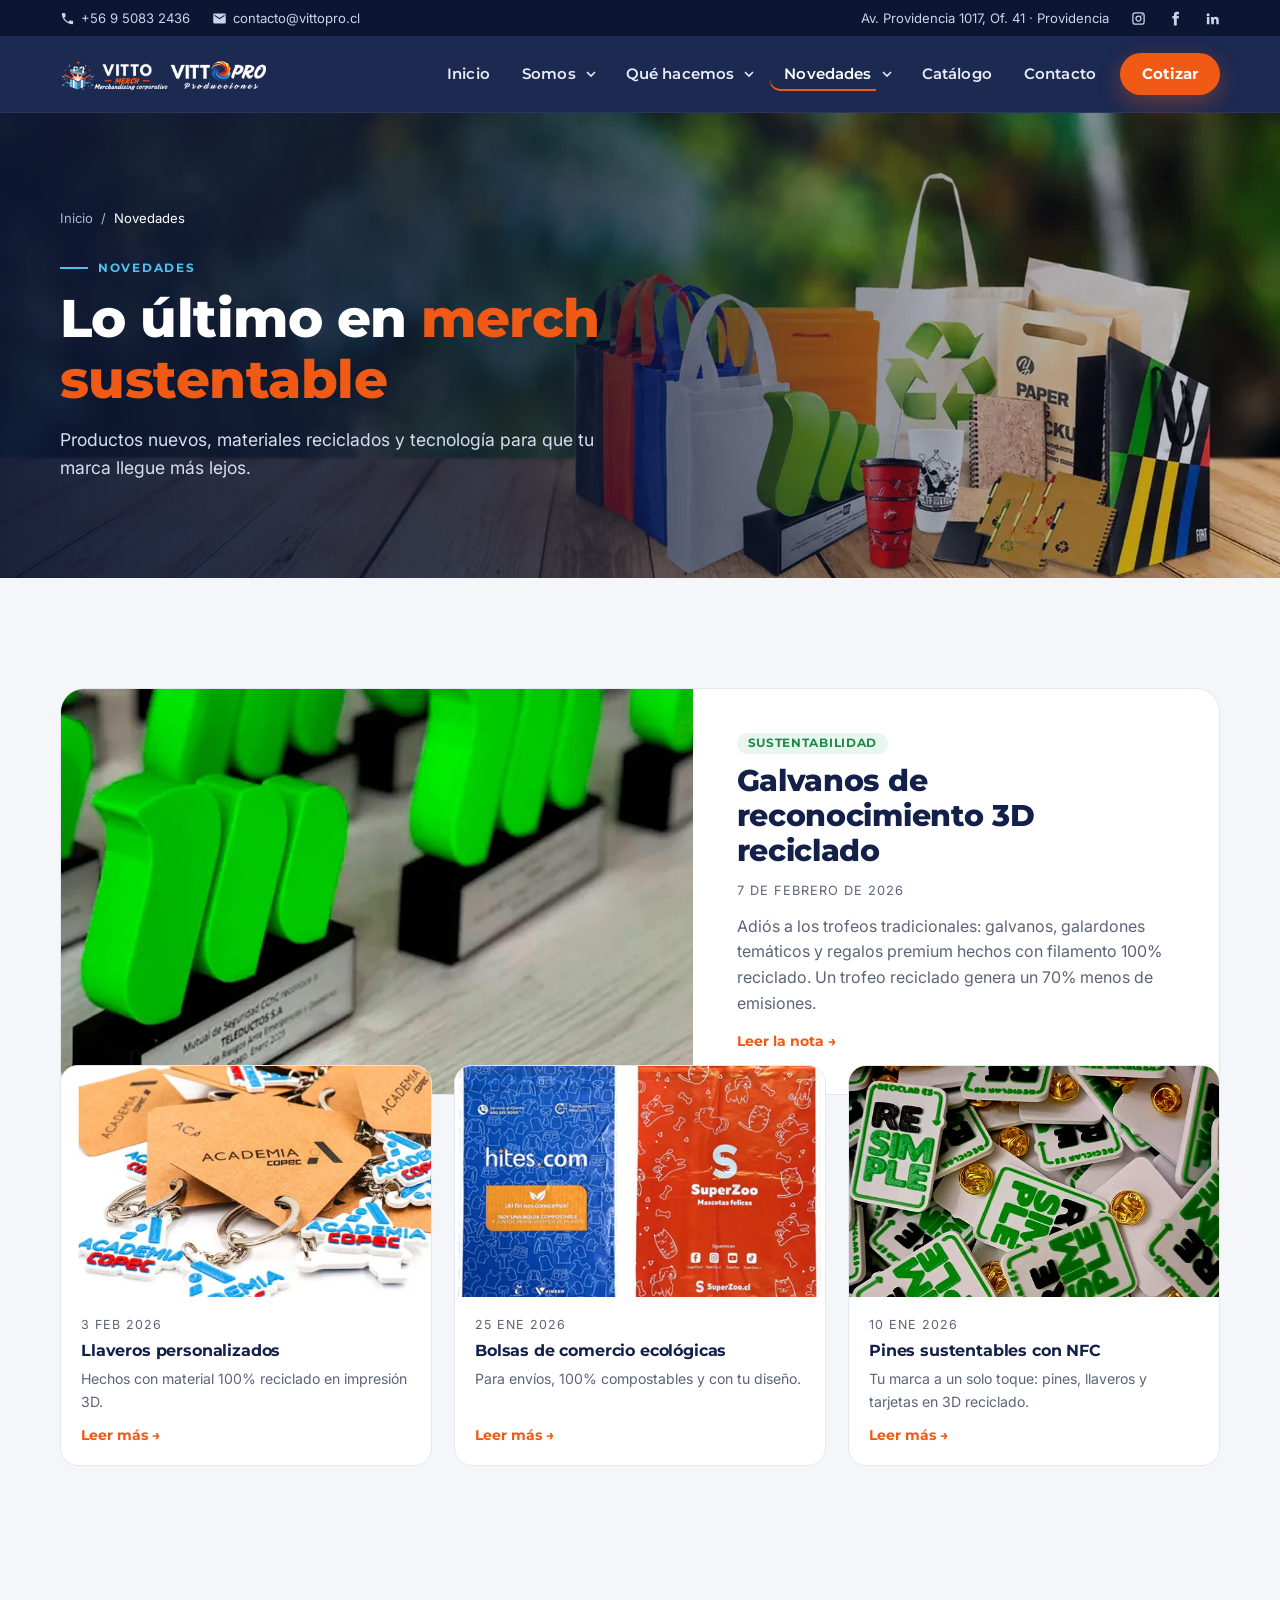
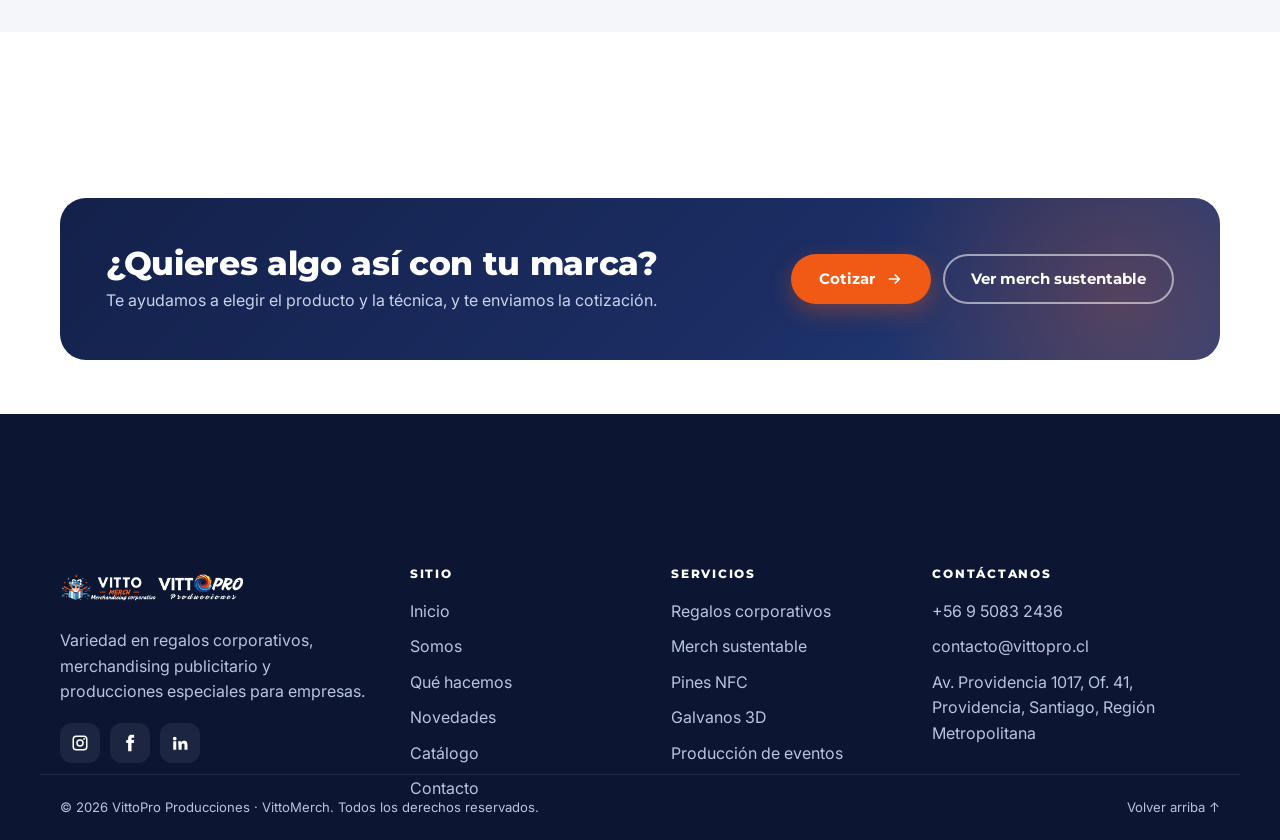
==== commit 2b0a3cf5: "Menú: la palabra abre su página y la flecha despliega; cabecera del catálogo nítida Co-Authored-By: " ====
--- a/blog.html
+++ b/blog.html
@@ -25,7 +25,7 @@
 <link rel="preconnect" href="https://fonts.googleapis.com">
 <link rel="preconnect" href="https://fonts.gstatic.com" crossorigin>
 <link href="https://fonts.googleapis.com/css2?family=Inter:wght@400;500;600&family=Montserrat:wght@600;700;800&display=swap" rel="stylesheet">
-<link rel="stylesheet" href="css/vittopro.css?v=20261119">
+<link rel="stylesheet" href="css/vittopro.css?v=20261120b">
 <script type="application/ld+json">{"@context":"https://schema.org","@type":"BreadcrumbList","itemListElement":[{"@type":"ListItem","position":1,"name":"Inicio","item":"https://vittopro.cl/wp/"},{"@type":"ListItem","position":2,"name":"Novedades","item":"https://vittopro.cl/wp/blog/"}]}</script>
 </head>
 <body>
@@ -55,16 +55,18 @@
       <div class="menu-panel" id="menu-panel">
         <ul class="menu">
           <li><a href="index.html">Inicio</a></li>
-          <li>
-            <button type="button" aria-expanded="false" aria-controls="sub-somos">Somos <svg class="flecha" viewBox="0 0 10 6" aria-hidden="true"><path d="M1 1l4 4 4-4" fill="none" stroke="currentColor" stroke-width="1.6"/></svg></button>
+          <li class="con-sub">
+            <a class="padre" href="empresa.html">Somos</a>
+            <button type="button" class="abre" aria-expanded="false" aria-controls="sub-somos" aria-label="Ver opciones de Somos"><svg class="flecha" viewBox="0 0 10 6" aria-hidden="true"><path d="M1 1l4 4 4-4" fill="none" stroke="currentColor" stroke-width="1.6"/></svg></button>
             <div class="desplegable" id="sub-somos">
               <a href="empresa.html">Quiénes somos<small>10 años en merchandising y eventos</small></a>
               <a href="empresa.html#sostenibilidad">Sostenibilidad<small>Materiales reciclados y ecológicos</small></a>
               <a href="empresa.html#clientes">Clientes<small>Marcas que confían en nosotros</small></a>
             </div>
           </li>
-          <li>
-            <button type="button" aria-expanded="false" aria-controls="sub-servicios">Qué hacemos <svg class="flecha" viewBox="0 0 10 6" aria-hidden="true"><path d="M1 1l4 4 4-4" fill="none" stroke="currentColor" stroke-width="1.6"/></svg></button>
+          <li class="con-sub">
+            <a class="padre" href="servicios.html">Qué hacemos</a>
+            <button type="button" class="abre" aria-expanded="false" aria-controls="sub-servicios" aria-label="Ver opciones de Qué hacemos"><svg class="flecha" viewBox="0 0 10 6" aria-hidden="true"><path d="M1 1l4 4 4-4" fill="none" stroke="currentColor" stroke-width="1.6"/></svg></button>
             <div class="desplegable mega" id="sub-servicios">
               <div>
                 <h4>VittoMerch</h4>
@@ -91,8 +93,9 @@
               </div>
             </div>
           </li>
-          <li class="actual">
-            <button type="button" aria-expanded="false" aria-controls="sub-novedades">Novedades <svg class="flecha" viewBox="0 0 10 6" aria-hidden="true"><path d="M1 1l4 4 4-4" fill="none" stroke="currentColor" stroke-width="1.6"/></svg></button>
+          <li class="con-sub actual">
+            <a class="padre" href="blog.html" aria-current="page">Novedades</a>
+            <button type="button" class="abre" aria-expanded="false" aria-controls="sub-novedades" aria-label="Ver opciones de Novedades"><svg class="flecha" viewBox="0 0 10 6" aria-hidden="true"><path d="M1 1l4 4 4-4" fill="none" stroke="currentColor" stroke-width="1.6"/></svg></button>
             <div class="desplegable" id="sub-novedades">
               <a href="premios-de-reconocimiento.html">Galvanos 3D reciclados<small>Febrero 2026</small></a>
               <a href="llaveros-personalizados.html">Llaveros personalizados<small>Febrero 2026</small></a>
@@ -219,6 +222,6 @@
 
 <a class="wsp" href="https://wa.me/56950832436?text=Hola%20VittoPro%2C%20quiero%20cotizar" aria-label="Escríbenos por WhatsApp"><svg viewBox="0 0 24 24" aria-hidden="true"><path d="M12 2a10 10 0 0 0-8.6 15.1L2 22l5-1.3A10 10 0 1 0 12 2zm5.6 14.1c-.2.7-1.4 1.3-2 1.4-.5 0-1.1.1-3.6-.9-3-1.2-4.9-4.3-5-4.5-.2-.2-1.2-1.6-1.2-3s.8-2.2 1-2.5c.3-.3.6-.4.8-.4h.6c.2 0 .4 0 .6.5l.9 2.1c.1.2.1.4 0 .6l-.4.6-.4.5c-.1.2-.3.3-.1.6.2.3.8 1.4 1.8 2.2 1.2 1.1 2.3 1.4 2.6 1.6.3.1.5.1.7-.1l1-1.2c.2-.3.4-.2.7-.1l2 1c.3.1.5.2.6.3.1.2.1.8-.1 1.4z"/></svg></a>
 
-<script src="js/vittopro.js?v=20261119"></script>
+<script src="js/vittopro.js?v=20261120b"></script>
 </body>
 </html>
--- a/css/vittopro.css
+++ b/css/vittopro.css
@@ -61,6 +61,12 @@
 .menu>li>a:hover,.menu>li>button:hover,.menu>li.abierto>button{color:#fff;background:rgba(255,255,255,.08)}
 .menu>li>a[aria-current]{color:#fff;box-shadow:inset 0 -2px 0 var(--naranjo)}
 .flecha{width:10px;height:10px;transition:transform .25s}
+.menu>li.con-sub{display:flex;align-items:center;border-radius:10px}
+.menu>li.con-sub>.padre{padding-right:4px;border-radius:10px 0 0 10px}
+.menu>li.con-sub>.abre{padding-left:6px;padding-right:12px;border-radius:0 10px 10px 0;height:100%}
+.menu>li.con-sub:hover,.menu>li.con-sub.abierto{background:rgba(255,255,255,.08)}
+.menu>li.con-sub>a:hover,.menu>li.con-sub>button:hover{background:none}
+.menu>li.con-sub>.padre:hover{color:#fff;text-decoration:underline;text-underline-offset:5px;text-decoration-thickness:2px;text-decoration-color:var(--naranjo)}
 .menu>li.abierto .flecha{transform:rotate(180deg)}
 .desplegable{position:absolute;top:calc(100% + 10px);left:50%;translate:-50% 0;min-width:260px;background:#fff;border-radius:16px;box-shadow:0 24px 50px rgba(12,22,51,.28);padding:10px;opacity:0;visibility:hidden;transform:translateY(8px);transition:opacity .22s,transform .22s,visibility .22s}
 .desplegable::before{content:"";position:absolute;top:-10px;left:0;right:0;height:10px}
@@ -298,6 +304,13 @@
   .menu>li>a,.menu>li>button{width:100%;justify-content:space-between;padding:18px 4px;font-size:1.05rem;border-radius:0}
   .menu>li>a:hover,.menu>li>button:hover,.menu>li.abierto>button{background:none}
   .menu>li>a[aria-current]{box-shadow:none;color:var(--naranjo)}
+  .menu>li.con-sub{display:grid;grid-template-columns:1fr auto;border-radius:0}
+  .menu>li.con-sub:hover,.menu>li.con-sub.abierto{background:none}
+  .menu>li.con-sub>.padre{padding-right:4px;border-radius:0}
+  .menu>li.con-sub>.abre{width:auto;padding:18px 14px;border-radius:12px;justify-content:center}
+  .menu>li.con-sub>.abre .flecha{width:14px;height:14px}
+  .menu>li.con-sub>.desplegable{grid-column:1/-1}
+  .menu>li.con-sub>.padre:hover{text-decoration:none}
   .desplegable,.mega{position:static;translate:none;transform:none;width:auto;min-width:0;box-shadow:none;background:rgba(255,255,255,.05);border-radius:14px;padding:6px;display:none;opacity:1;visibility:visible;margin-bottom:14px}
   .menu>li.abierto>.desplegable{display:block}
   .desplegable a{color:#e8edf8}
@@ -343,7 +356,7 @@
 /* =====================================================================
    Páginas internas (Somos, Qué hacemos, Catálogo, Novedades, notas, Contacto)
    ===================================================================== */
-.menu>li.actual>button{color:#fff;box-shadow:inset 0 -2px 0 var(--naranjo)}
+.menu>li.actual>.padre{color:#fff;box-shadow:inset 0 -2px 0 var(--naranjo)}
 
 /* Cabecera de página: foto de fondo, migas y título */
 .cabecera{position:relative;margin-top:calc(var(--alto-header) + 36px);background:var(--marino-3);color:#fff;overflow:hidden;isolation:isolate}
@@ -550,9 +563,10 @@
 .boton-claro{border-color:var(--linea);color:var(--marino);background:#fff}
 .boton-claro:hover{border-color:var(--marino);transform:translateY(-2px)}
 
-.cabecera-nota{background:linear-gradient(135deg,var(--marino-3) 0%,var(--marino) 55%,var(--marino-2) 100%)}
-.cabecera-nota::before{display:none}
-.cabecera-nota .cabecera-texto{max-width:780px}
+.cabecera-nota{background:var(--marino-3)}
+.cabecera-nota>img{object-position:right center}
+.cabecera-nota::before{background:linear-gradient(90deg,rgba(12,22,51,.96) 0%,rgba(12,22,51,.9) 40%,rgba(12,22,51,.45) 64%,rgba(12,22,51,.12) 100%)}
+.cabecera-nota .cabecera-texto{max-width:600px}
 .cabecera-nota h1{font-size:clamp(1.9rem,3.8vw,2.9rem)}
 
 /* Internas: responsivo */
@@ -565,6 +579,7 @@
 }
 @media (max-width:960px){
   .cabecera{margin-top:var(--alto-header)}
+  .menu>li.actual>.padre{box-shadow:none;color:var(--naranjo)}
   .dos-col,.portada-cat,.nota-grande{grid-template-columns:1fr}
   .g3,.g4,.tecnicas{grid-template-columns:repeat(2,1fr)}
   .canales{grid-template-columns:1fr}
